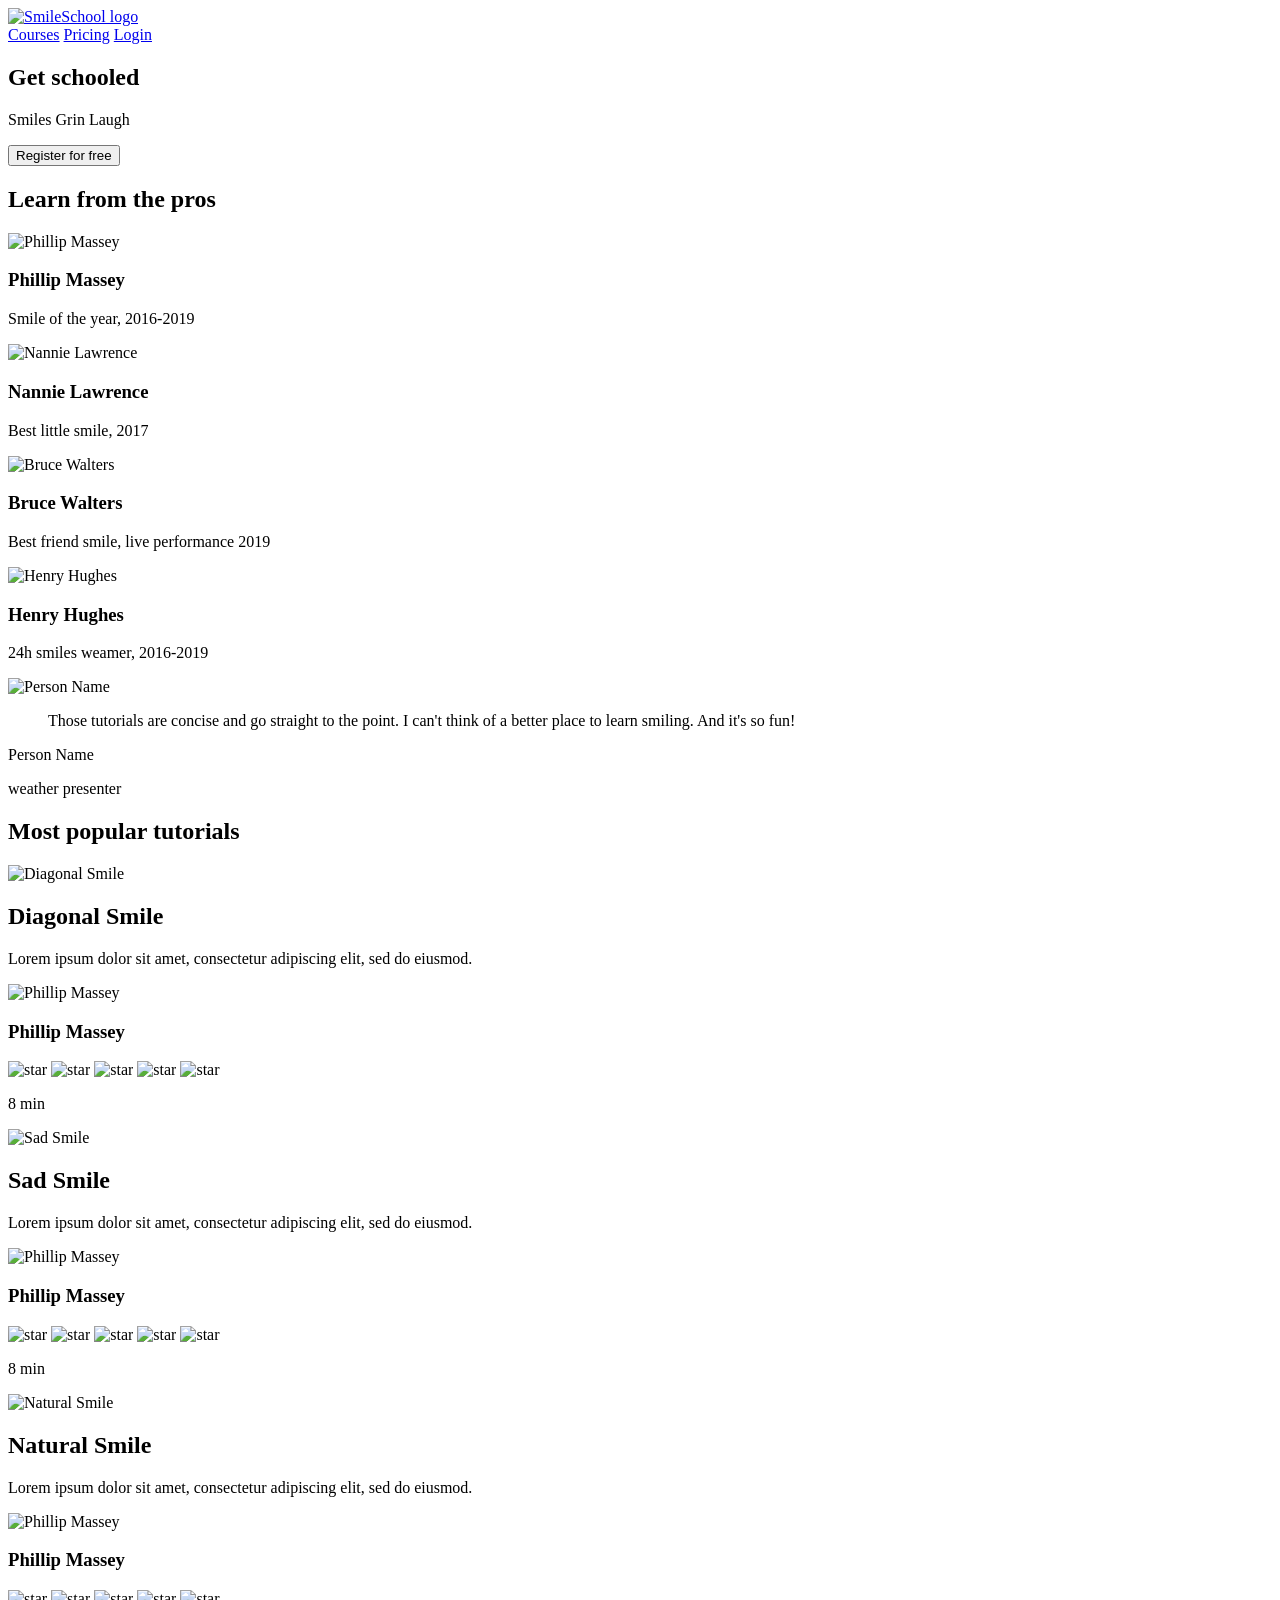
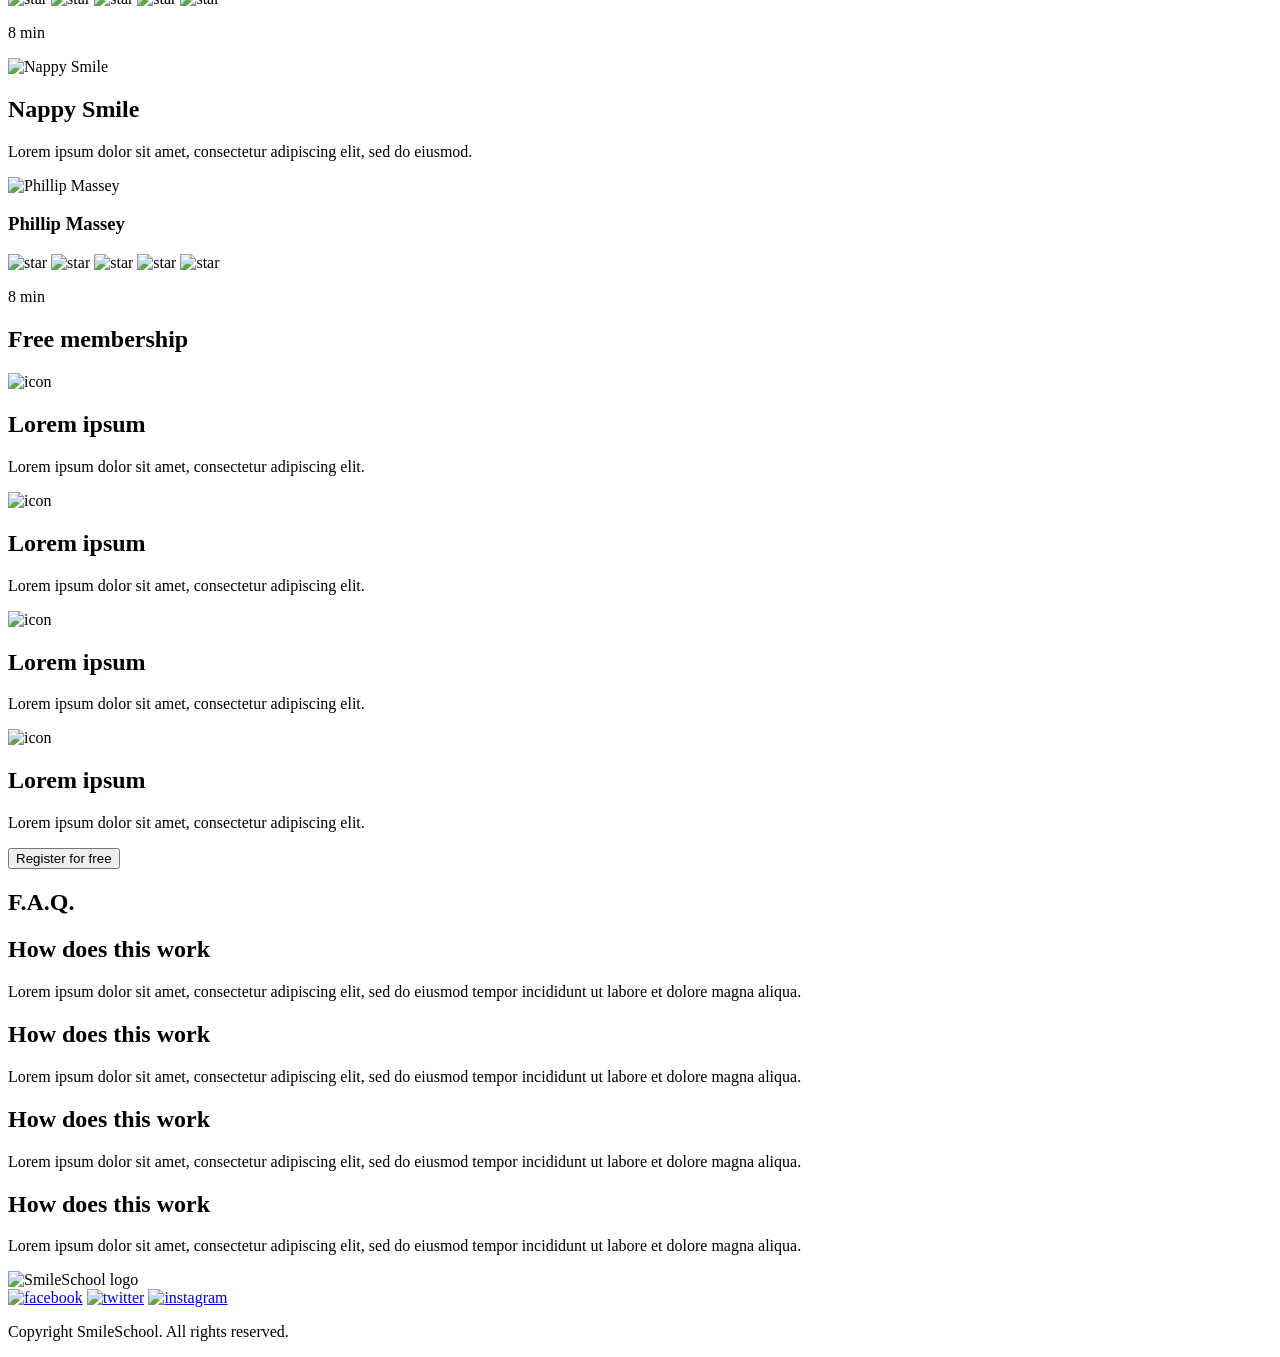
==== css_advanced/index.html @ 53722a6c "I added README and copy index.html for css_advanced Task 0" ====
<!DOCTYPE html>
<html lang="en">
<head>
	<meta charset="UTF-8">
	<meta name="viewport" content="width=device-width, initial-scale=1.0">
	<title>SmileSchool</title>
</head>
<body>
	<header>
		<div>
			<a href="./index.html">
				<img src="https://via.placeholder.com/150x40?text=SmileSchool" alt="SmileSchool logo">
			</a>
		</div>
		<div>
			<a href="#">Courses</a>
			<a href="#">Pricing</a>
			<a href="#">Login</a>
		</div>
		</header>
	<main>
		<section>
			<div>
				<h1>Get schooled</h1>
				<p>Smiles Grin Laugh</p>
				<button>Register for free</button>
			</div>
			<div>
				<h2>Learn from the pros</h2>
				<div>
					<div>
						<img src="https://via.placeholder.com/80" alt="Phillip Massey">
						<h3>Phillip Massey</h3>
						<p>Smile of the year, 2016-2019</p>
					</div>
					<div>
						<img src="https://via.placeholder.com/80" alt="Nannie Lawrence">
						<h3>Nannie Lawrence</h3>
						<p>Best little smile, 2017</p>
					</div>
					<div>
						<img src="https://via.placeholder.com/80" alt="Bruce Walters">
						<h3>Bruce Walters</h3>
						<p>Best friend smile, live performance 2019</p>
					</div>
					<div>
						<img src="https://via.placeholder.com/80" alt="Henry Hughes">
						<h3>Henry Hughes</h3>
						<p>24h smiles weamer, 2016-2019</p>
					</div>
				</div>
			</div>
		</section>
		<section>
			<div>
				<img src="https://via.placeholder.com/80" alt="Person Name">
				<div>
					<blockquote>Those tutorials are concise and go straight to the point. I can't think of a better place to learn smiling. And it's so fun!</blockquote>
					<p>Person Name</p>
					<p>weather presenter</p>
				</div>
			</div>
		</section>
		<section>
			<h1>Most popular tutorials</h1>
			<div>
				<div>
					<img src="https://via.placeholder.com/300x200" alt="Diagonal Smile">
					<h2>Diagonal Smile</h2>
					<p>Lorem ipsum dolor sit amet, consectetur adipiscing elit, sed do eiusmod.</p>
					<div>
						<img src="https://via.placeholder.com/40" alt="Phillip Massey">
						<h3>Phillip Massey</h3>
					</div>
					<div>
						<div>
							<img src="https://via.placeholder.com/20" alt="star">
							<img src="https://via.placeholder.com/20" alt="star">
							<img src="https://via.placeholder.com/20" alt="star">
							<img src="https://via.placeholder.com/20" alt="star">
							<img src="https://via.placeholder.com/20" alt="star">
						</div>
						<p>8 min</p>
					</div>
				</div>
				<div>
					<img src="https://via.placeholder.com/300x200" alt="Sad Smile">
					<h2>Sad Smile</h2>
					<p>Lorem ipsum dolor sit amet, consectetur adipiscing elit, sed do eiusmod.</p>
					<div>
						<img src="https://via.placeholder.com/40" alt="Phillip Massey">
						<h3>Phillip Massey</h3>
					</div>
					<div>
						<div>
							<img src="https://via.placeholder.com/20" alt="star">
							<img src="https://via.placeholder.com/20" alt="star">
							<img src="https://via.placeholder.com/20" alt="star">
							<img src="https://via.placeholder.com/20" alt="star">
							<img src="https://via.placeholder.com/20" alt="star">
						</div>
						<p>8 min</p>
					</div>
				</div>
				<div>
					<img src="https://via.placeholder.com/300x200" alt="Natural Smile">
					<h2>Natural Smile</h2>
					<p>Lorem ipsum dolor sit amet, consectetur adipiscing elit, sed do eiusmod.</p>
					<div>
						<img src="https://via.placeholder.com/40" alt="Phillip Massey">
						<h3>Phillip Massey</h3>
					</div>
					<div>
						<div>
							<img src="https://via.placeholder.com/20" alt="star">
							<img src="https://via.placeholder.com/20" alt="star">
							<img src="https://via.placeholder.com/20" alt="star">
							<img src="https://via.placeholder.com/20" alt="star">
							<img src="https://via.placeholder.com/20" alt="star">
						</div>
						<p>8 min</p>
					</div>
				</div>
				<div>
					<img src="https://via.placeholder.com/300x200" alt="Nappy Smile">
					<h2>Nappy Smile</h2>
					<p>Lorem ipsum dolor sit amet, consectetur adipiscing elit, sed do eiusmod.</p>
					<div>
						<img src="https://via.placeholder.com/40" alt="Phillip Massey">
						<h3>Phillip Massey</h3>
					</div>
					<div>
						<div>
							<img src="https://via.placeholder.com/20" alt="star">
							<img src="https://via.placeholder.com/20" alt="star">
							<img src="https://via.placeholder.com/20" alt="star">
							<img src="https://via.placeholder.com/20" alt="star">
							<img src="https://via.placeholder.com/20" alt="star">
						</div>
						<p>8 min</p>
					</div>
				</div>
			</div>
		</section>
		<section>
			<h1>Free membership</h1>
			<div>
				<div>
					<img src="https://via.placeholder.com/40" alt="icon">
					<h2>Lorem ipsum</h2>
					<p>Lorem ipsum dolor sit amet, consectetur adipiscing elit.</p>
				</div>
				<div>
					<img src="https://via.placeholder.com/40" alt="icon">
					<h2>Lorem ipsum</h2>
					<p>Lorem ipsum dolor sit amet, consectetur adipiscing elit.</p>
				</div>
				<div>
					<img src="https://via.placeholder.com/40" alt="icon">
					<h2>Lorem ipsum</h2>
					<p>Lorem ipsum dolor sit amet, consectetur adipiscing elit.</p>
				</div>
				<div>
					<img src="https://via.placeholder.com/40" alt="icon">
					<h2>Lorem ipsum</h2>
					<p>Lorem ipsum dolor sit amet, consectetur adipiscing elit.</p>
				</div>
			</div>
			<button>Register for free</button>
		</section>
		<section>
			<h1>F.A.Q.</h1>
			<div>
				<div>
					<div>
						<h2>How does this work</h2>
						<p>Lorem ipsum dolor sit amet, consectetur adipiscing elit, sed do eiusmod tempor incididunt ut labore et dolore magna aliqua.</p>
					</div>
					<div>
						<h2>How does this work</h2>
						<p>Lorem ipsum dolor sit amet, consectetur adipiscing elit, sed do eiusmod tempor incididunt ut labore et dolore magna aliqua.</p>
					</div>
				</div>
				<div>
					<div>
						<h2>How does this work</h2>
						<p>Lorem ipsum dolor sit amet, consectetur adipiscing elit, sed do eiusmod tempor incididunt ut labore et dolore magna aliqua.</p>
					</div>
					<div>
						<h2>How does this work</h2>
						<p>Lorem ipsum dolor sit amet, consectetur adipiscing elit, sed do eiusmod tempor incididunt ut labore et dolore magna aliqua.</p>
					</div>
				</div>
			</div>
		</section>
	</main>
	<footer>
		<div>
			<div>
				<img src="https://via.placeholder.com/120x30?text=SmileSchool" alt="SmileSchool logo">
				<div>
					<a href="#"><img src="https://via.placeholder.com/24" alt="facebook"></a>
					<a href="#"><img src="https://via.placeholder.com/24" alt="twitter"></a>
					<a href="#"><img src="https://via.placeholder.com/24" alt="instagram"></a>
				</div>
			</div>
		</div>
		<p>Copyright SmileSchool. All rights reserved.</p>
	</footer>
</body>
</html>
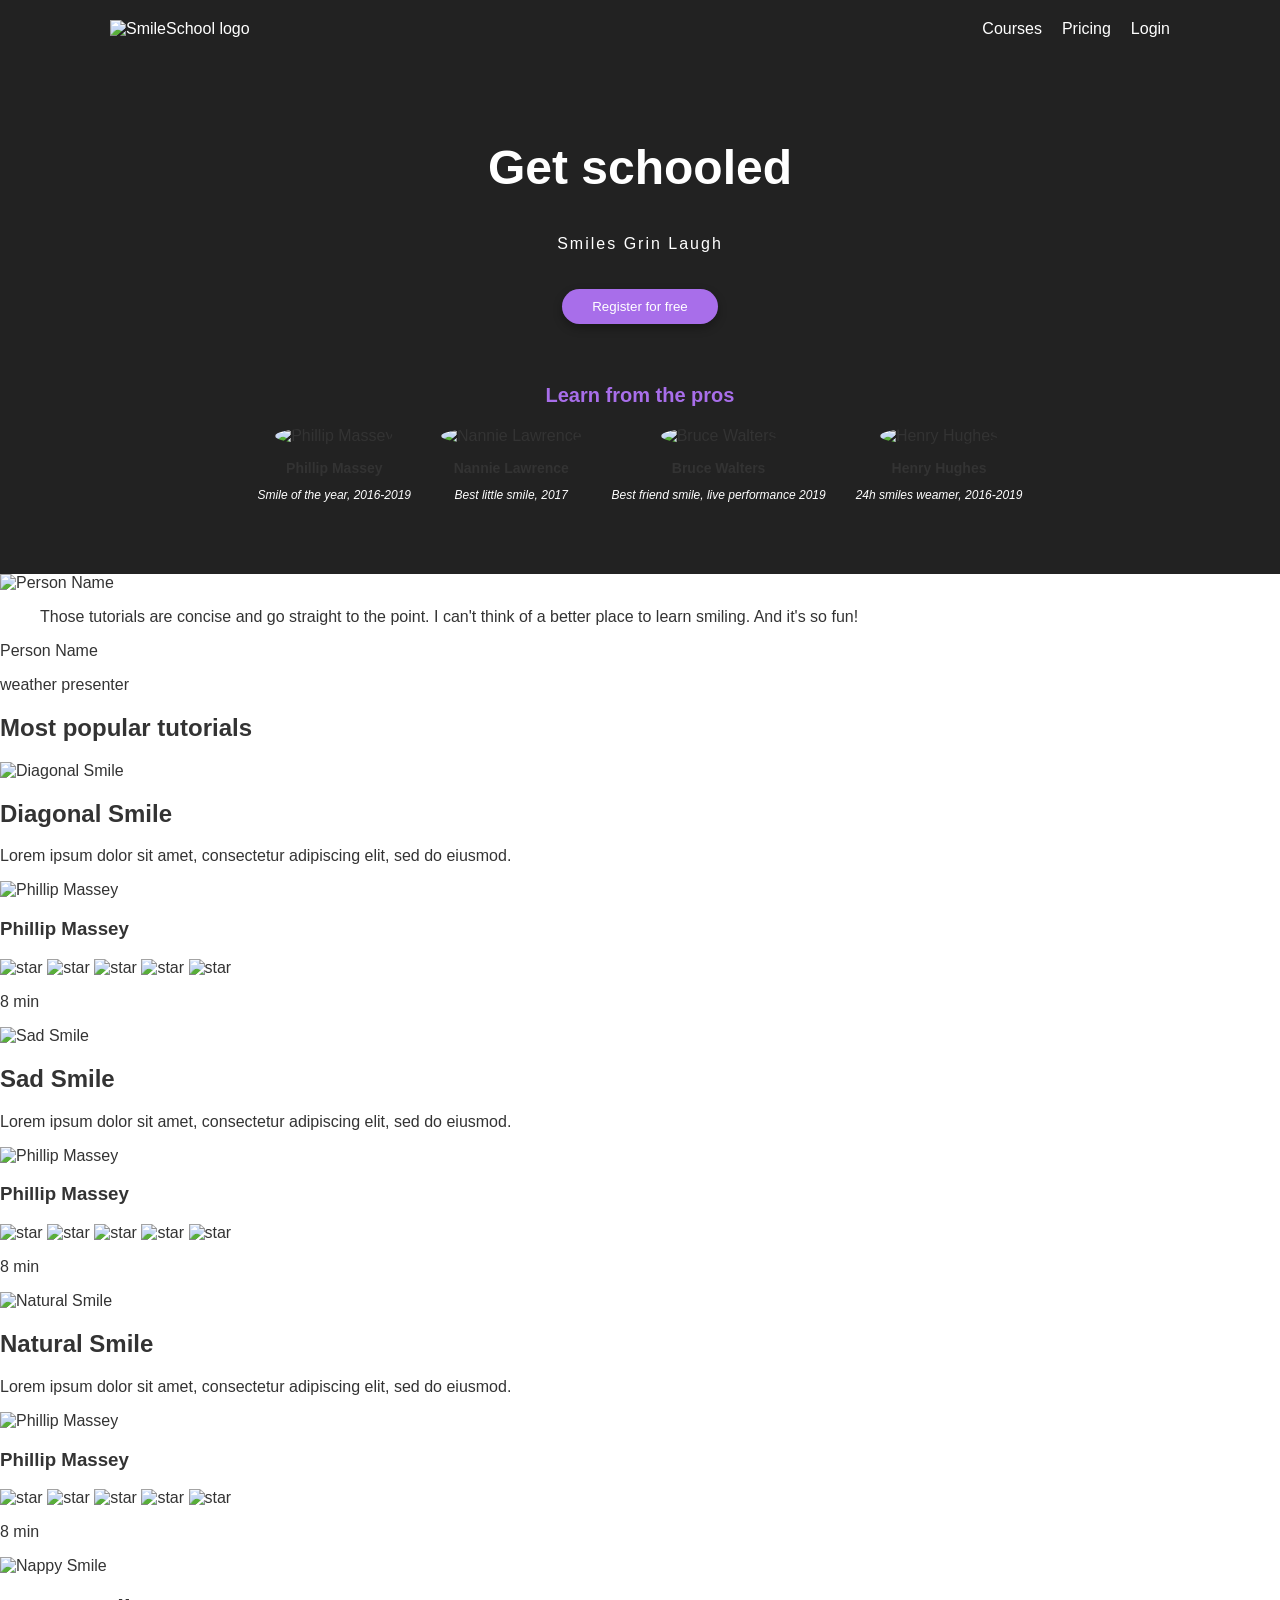
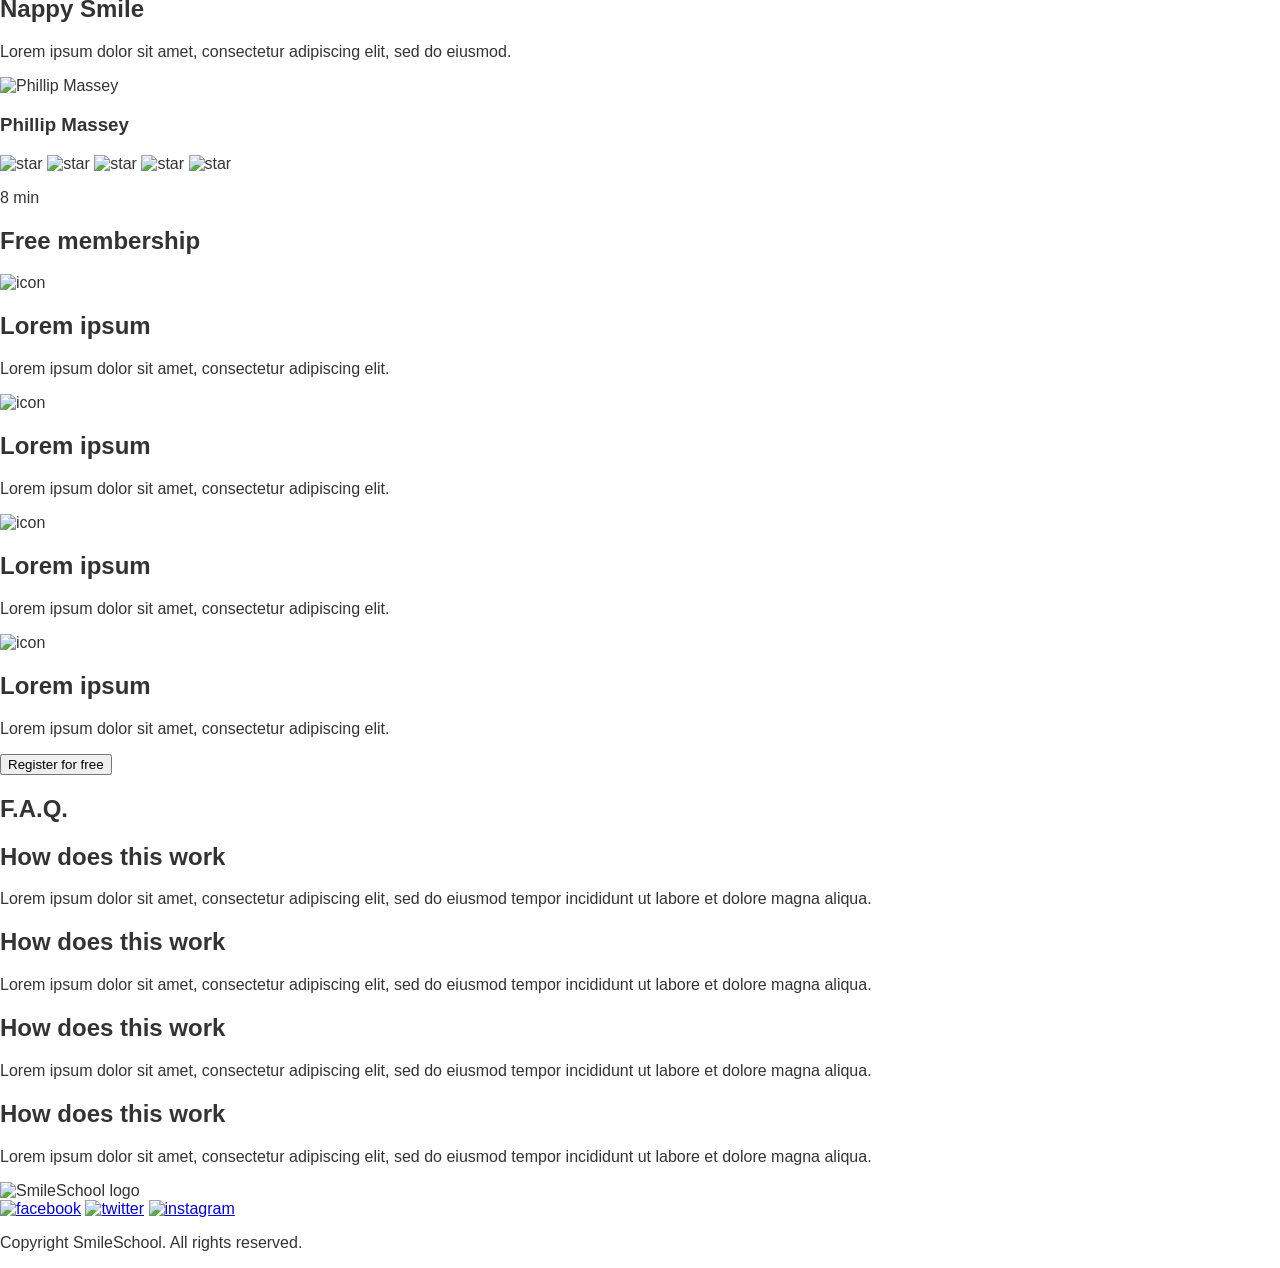
==== commit 3e4aa8f6: "I just styled header and banner for css_advanced Task 2" ====
--- a/css_advanced/index.html
+++ b/css_advanced/index.html
@@ -4,12 +4,13 @@
 	<meta charset="UTF-8">
 	<meta name="viewport" content="width=device-width, initial-scale=1.0">
 	<title>SmileSchool</title>
+	<link rel="stylesheet" href="styles.css">
 </head>
 <body>
 	<header>
 		<div>
 			<a href="./index.html">
-				<img src="https://via.placeholder.com/150x40?text=SmileSchool" alt="SmileSchool logo">
+				<img src="https://placehold.co/150x40?text=SmileSchool" alt="SmileSchool logo">
 			</a>
 		</div>
 		<div>
@@ -29,22 +30,22 @@
 				<h2>Learn from the pros</h2>
 				<div>
 					<div>
-						<img src="https://via.placeholder.com/80" alt="Phillip Massey">
+						<img src="https://placehold.co/80" alt="Phillip Massey">
 						<h3>Phillip Massey</h3>
 						<p>Smile of the year, 2016-2019</p>
 					</div>
 					<div>
-						<img src="https://via.placeholder.com/80" alt="Nannie Lawrence">
+						<img src="https://placehold.co/80" alt="Nannie Lawrence">
 						<h3>Nannie Lawrence</h3>
 						<p>Best little smile, 2017</p>
 					</div>
 					<div>
-						<img src="https://via.placeholder.com/80" alt="Bruce Walters">
+						<img src="https://placehold.co/80" alt="Bruce Walters">
 						<h3>Bruce Walters</h3>
 						<p>Best friend smile, live performance 2019</p>
 					</div>
 					<div>
-						<img src="https://via.placeholder.com/80" alt="Henry Hughes">
+						<img src="https://placehold.co/80" alt="Henry Hughes">
 						<h3>Henry Hughes</h3>
 						<p>24h smiles weamer, 2016-2019</p>
 					</div>
@@ -53,7 +54,7 @@
 		</section>
 		<section>
 			<div>
-				<img src="https://via.placeholder.com/80" alt="Person Name">
+				<img src="https://placehold.co/80" alt="Person Name">
 				<div>
 					<blockquote>Those tutorials are concise and go straight to the point. I can't think of a better place to learn smiling. And it's so fun!</blockquote>
 					<p>Person Name</p>
@@ -65,77 +66,77 @@
 			<h1>Most popular tutorials</h1>
 			<div>
 				<div>
-					<img src="https://via.placeholder.com/300x200" alt="Diagonal Smile">
+					<img src="https://placehold.co/300x200" alt="Diagonal Smile">
 					<h2>Diagonal Smile</h2>
 					<p>Lorem ipsum dolor sit amet, consectetur adipiscing elit, sed do eiusmod.</p>
 					<div>
-						<img src="https://via.placeholder.com/40" alt="Phillip Massey">
-						<h3>Phillip Massey</h3>
-					</div>
-					<div>
-						<div>
-							<img src="https://via.placeholder.com/20" alt="star">
-							<img src="https://via.placeholder.com/20" alt="star">
-							<img src="https://via.placeholder.com/20" alt="star">
-							<img src="https://via.placeholder.com/20" alt="star">
-							<img src="https://via.placeholder.com/20" alt="star">
-						</div>
-						<p>8 min</p>
-					</div>
-				</div>
-				<div>
-					<img src="https://via.placeholder.com/300x200" alt="Sad Smile">
+						<img src="https://placehold.co/40" alt="Phillip Massey">
+						<h3>Phillip Massey</h3>
+					</div>
+					<div>
+						<div>
+							<img src="https://placehold.co/20" alt="star">
+							<img src="https://placehold.co/20" alt="star">
+							<img src="https://placehold.co/20" alt="star">
+							<img src="https://placehold.co/20" alt="star">
+							<img src="https://placehold.co/20" alt="star">
+						</div>
+						<p>8 min</p>
+					</div>
+				</div>
+				<div>
+					<img src="https://placehold.co/300x200" alt="Sad Smile">
 					<h2>Sad Smile</h2>
 					<p>Lorem ipsum dolor sit amet, consectetur adipiscing elit, sed do eiusmod.</p>
 					<div>
-						<img src="https://via.placeholder.com/40" alt="Phillip Massey">
-						<h3>Phillip Massey</h3>
-					</div>
-					<div>
-						<div>
-							<img src="https://via.placeholder.com/20" alt="star">
-							<img src="https://via.placeholder.com/20" alt="star">
-							<img src="https://via.placeholder.com/20" alt="star">
-							<img src="https://via.placeholder.com/20" alt="star">
-							<img src="https://via.placeholder.com/20" alt="star">
-						</div>
-						<p>8 min</p>
-					</div>
-				</div>
-				<div>
-					<img src="https://via.placeholder.com/300x200" alt="Natural Smile">
+						<img src="https://placehold.co/40" alt="Phillip Massey">
+						<h3>Phillip Massey</h3>
+					</div>
+					<div>
+						<div>
+							<img src="https://placehold.co/20" alt="star">
+							<img src="https://placehold.co/20" alt="star">
+							<img src="https://placehold.co/20" alt="star">
+							<img src="https://placehold.co/20" alt="star">
+							<img src="https://placehold.co/20" alt="star">
+						</div>
+						<p>8 min</p>
+					</div>
+				</div>
+				<div>
+					<img src="https://placehold.co/300x200" alt="Natural Smile">
 					<h2>Natural Smile</h2>
 					<p>Lorem ipsum dolor sit amet, consectetur adipiscing elit, sed do eiusmod.</p>
 					<div>
-						<img src="https://via.placeholder.com/40" alt="Phillip Massey">
-						<h3>Phillip Massey</h3>
-					</div>
-					<div>
-						<div>
-							<img src="https://via.placeholder.com/20" alt="star">
-							<img src="https://via.placeholder.com/20" alt="star">
-							<img src="https://via.placeholder.com/20" alt="star">
-							<img src="https://via.placeholder.com/20" alt="star">
-							<img src="https://via.placeholder.com/20" alt="star">
-						</div>
-						<p>8 min</p>
-					</div>
-				</div>
-				<div>
-					<img src="https://via.placeholder.com/300x200" alt="Nappy Smile">
+						<img src="https://placehold.co/40" alt="Phillip Massey">
+						<h3>Phillip Massey</h3>
+					</div>
+					<div>
+						<div>
+							<img src="https://placehold.co/20" alt="star">
+							<img src="https://placehold.co/20" alt="star">
+							<img src="https://placehold.co/20" alt="star">
+							<img src="https://placehold.co/20" alt="star">
+							<img src="https://placehold.co/20" alt="star">
+						</div>
+						<p>8 min</p>
+					</div>
+				</div>
+				<div>
+					<img src="https://placehold.co/300x200" alt="Nappy Smile">
 					<h2>Nappy Smile</h2>
 					<p>Lorem ipsum dolor sit amet, consectetur adipiscing elit, sed do eiusmod.</p>
 					<div>
-						<img src="https://via.placeholder.com/40" alt="Phillip Massey">
-						<h3>Phillip Massey</h3>
-					</div>
-					<div>
-						<div>
-							<img src="https://via.placeholder.com/20" alt="star">
-							<img src="https://via.placeholder.com/20" alt="star">
-							<img src="https://via.placeholder.com/20" alt="star">
-							<img src="https://via.placeholder.com/20" alt="star">
-							<img src="https://via.placeholder.com/20" alt="star">
+						<img src="https://placehold.co/40" alt="Phillip Massey">
+						<h3>Phillip Massey</h3>
+					</div>
+					<div>
+						<div>
+							<img src="https://placehold.co/20" alt="star">
+							<img src="https://placehold.co/20" alt="star">
+							<img src="https://placehold.co/20" alt="star">
+							<img src="https://placehold.co/20" alt="star">
+							<img src="https://placehold.co/20" alt="star">
 						</div>
 						<p>8 min</p>
 					</div>
@@ -146,22 +147,22 @@
 			<h1>Free membership</h1>
 			<div>
 				<div>
-					<img src="https://via.placeholder.com/40" alt="icon">
-					<h2>Lorem ipsum</h2>
-					<p>Lorem ipsum dolor sit amet, consectetur adipiscing elit.</p>
-				</div>
-				<div>
-					<img src="https://via.placeholder.com/40" alt="icon">
-					<h2>Lorem ipsum</h2>
-					<p>Lorem ipsum dolor sit amet, consectetur adipiscing elit.</p>
-				</div>
-				<div>
-					<img src="https://via.placeholder.com/40" alt="icon">
-					<h2>Lorem ipsum</h2>
-					<p>Lorem ipsum dolor sit amet, consectetur adipiscing elit.</p>
-				</div>
-				<div>
-					<img src="https://via.placeholder.com/40" alt="icon">
+					<img src="https://placehold.co/40" alt="icon">
+					<h2>Lorem ipsum</h2>
+					<p>Lorem ipsum dolor sit amet, consectetur adipiscing elit.</p>
+				</div>
+				<div>
+					<img src="https://placehold.co/40" alt="icon">
+					<h2>Lorem ipsum</h2>
+					<p>Lorem ipsum dolor sit amet, consectetur adipiscing elit.</p>
+				</div>
+				<div>
+					<img src="https://placehold.co/40" alt="icon">
+					<h2>Lorem ipsum</h2>
+					<p>Lorem ipsum dolor sit amet, consectetur adipiscing elit.</p>
+				</div>
+				<div>
+					<img src="https://placehold.co/40" alt="icon">
 					<h2>Lorem ipsum</h2>
 					<p>Lorem ipsum dolor sit amet, consectetur adipiscing elit.</p>
 				</div>
@@ -197,11 +198,11 @@
 	<footer>
 		<div>
 			<div>
-				<img src="https://via.placeholder.com/120x30?text=SmileSchool" alt="SmileSchool logo">
-				<div>
-					<a href="#"><img src="https://via.placeholder.com/24" alt="facebook"></a>
-					<a href="#"><img src="https://via.placeholder.com/24" alt="twitter"></a>
-					<a href="#"><img src="https://via.placeholder.com/24" alt="instagram"></a>
+				<img src="https://placehold.co/120x30?text=SmileSchool" alt="SmileSchool logo">
+				<div>
+					<a href="#"><img src="https://placehold.co/24" alt="facebook"></a>
+					<a href="#"><img src="https://placehold.co/24" alt="twitter"></a>
+					<a href="#"><img src="https://placehold.co/24" alt="instagram"></a>
 				</div>
 			</div>
 		</div>
--- a/css_advanced/styles.css
+++ b/css_advanced/styles.css
@@ -0,0 +1,106 @@
+* {
+	box-sizing: border-box;
+}
+
+body {
+	margin: 0;
+	font-family: 'Source Sans Pro', sans-serif;
+	color: #333;
+}
+
+header {
+	position: absolute;
+	top: 0;
+	left: 0;
+	right: 0;
+	z-index: 10;
+	max-width: 1100px;
+	margin: 0 auto;
+	display: flex;
+	justify-content: space-between;
+	align-items: center;
+	padding: 20px;
+}
+
+header div:first-child img {
+	height: 30px;
+}
+
+header div:last-child {
+	display: flex;
+	gap: 20px;
+}
+
+header a {
+	color: #fff;
+	text-decoration: none;
+}
+
+main > section:first-of-type {
+	position: relative;
+	background-color: #222;
+	background-image: url('https://placehold.co/1400x800/222222');
+	background-size: cover;
+	background-position: center;
+	padding: 100px 20px 60px;
+	text-align: center;
+}
+
+main > section:first-of-type h1 {
+	color: #fff;
+	font-size: 48px;
+	margin-top: 40px;
+}
+
+main > section:first-of-type > div:first-child p {
+	color: #fff;
+	font-size: 16px;
+	letter-spacing: 2px;
+}
+
+main > section:first-of-type button {
+	background-color: #a86eea;
+	color: #fff;
+	border: none;
+	border-radius: 20px;
+	padding: 10px 30px;
+	box-shadow: 0 4px 10px rgba(0,0,0,0.3);
+	margin: 20px 0;
+}
+
+main > section:first-of-type h2 {
+	color: #a86eea;
+	font-size: 20px;
+	margin: 40px 0 20px;
+}
+
+main > section:first-of-type > div:nth-child(2) > div {
+	max-width: 900px;
+	margin: 0 auto;
+	display: flex;
+	justify-content: center;
+	gap: 30px;
+}
+
+main > section:first-of-type > div:nth-child(2) > div > div {
+	text-align: center;
+}
+
+main > section:first-of-type img {
+	border-radius: 50%;
+	width: 60px;
+	height: 60px;
+	margin-bottom: 10px;
+}
+
+main > section:first-of-type h3 {
+	font-weight: bold;
+	font-size: 14px;
+	margin: 5px 0;
+}
+
+main > section:first-of-type > div:nth-child(2) p {
+	font-style: italic;
+	font-size: 12px;
+	color: #fff;
+}
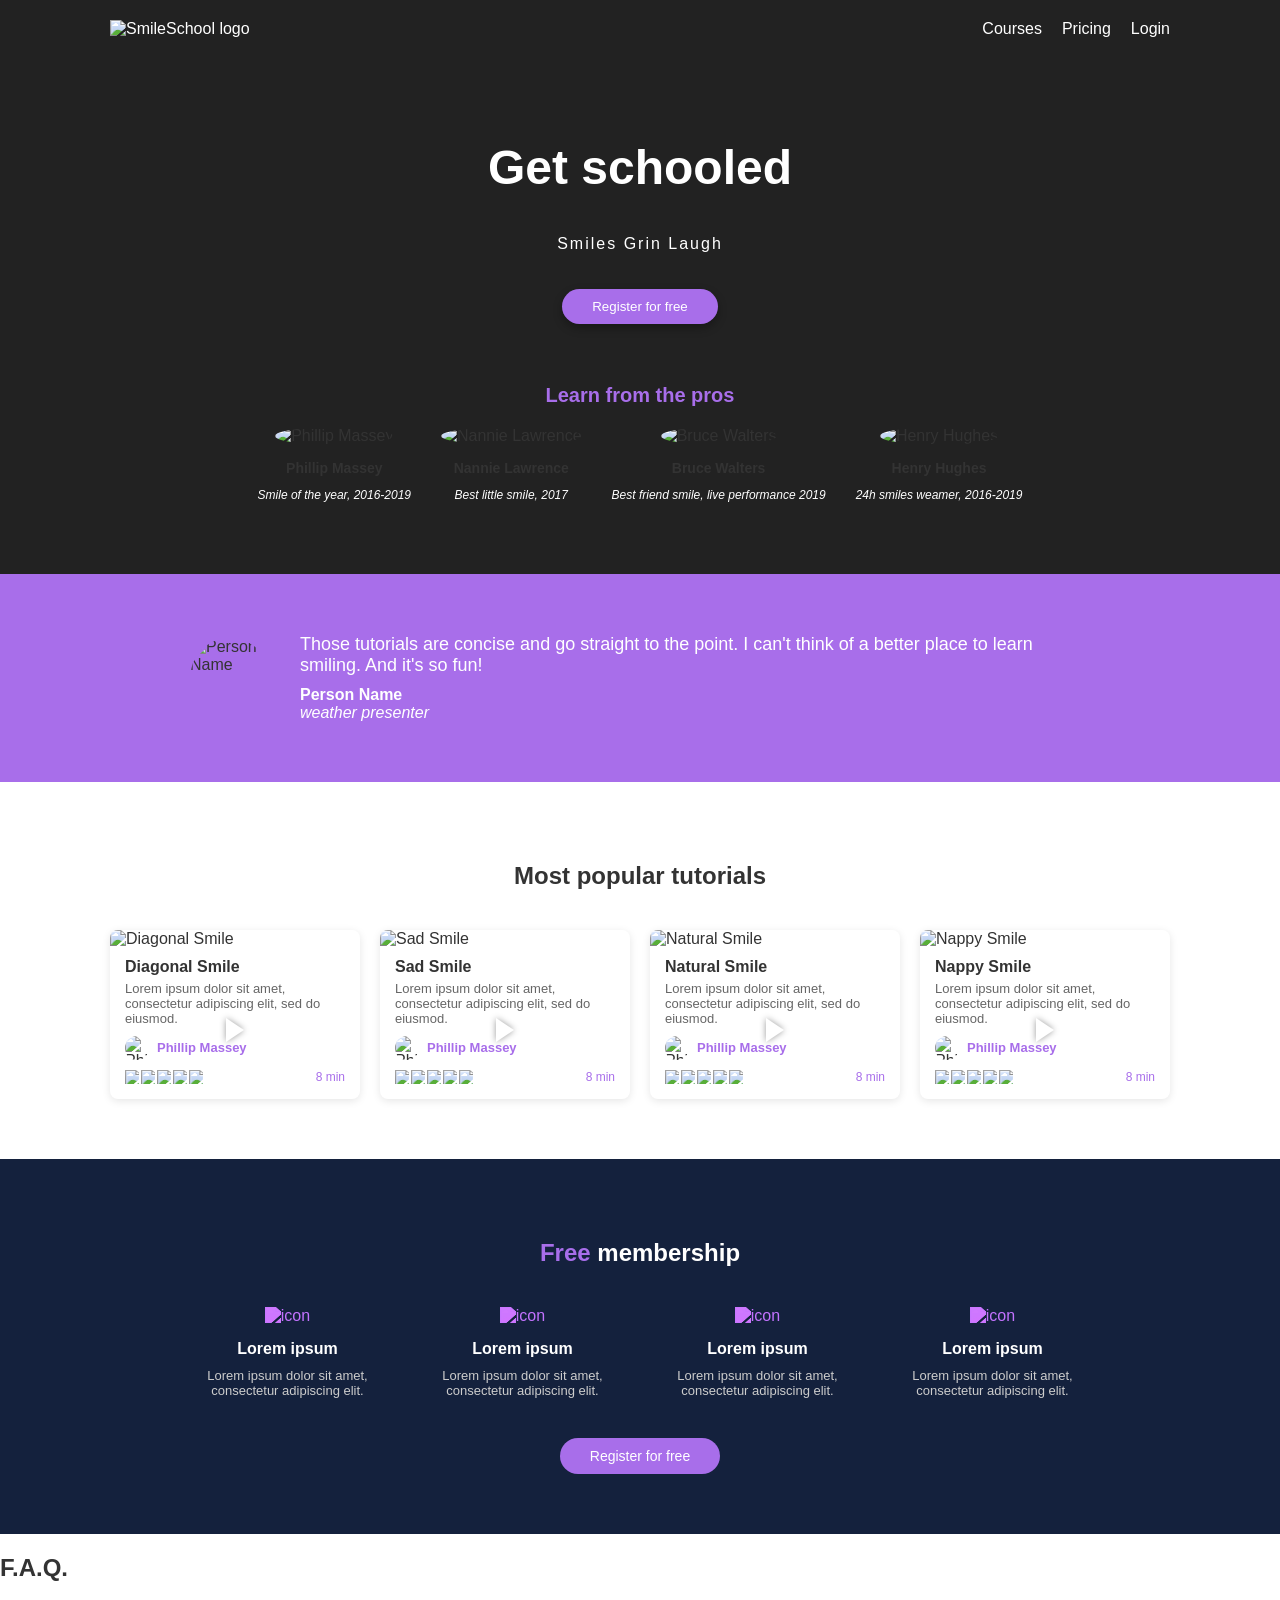
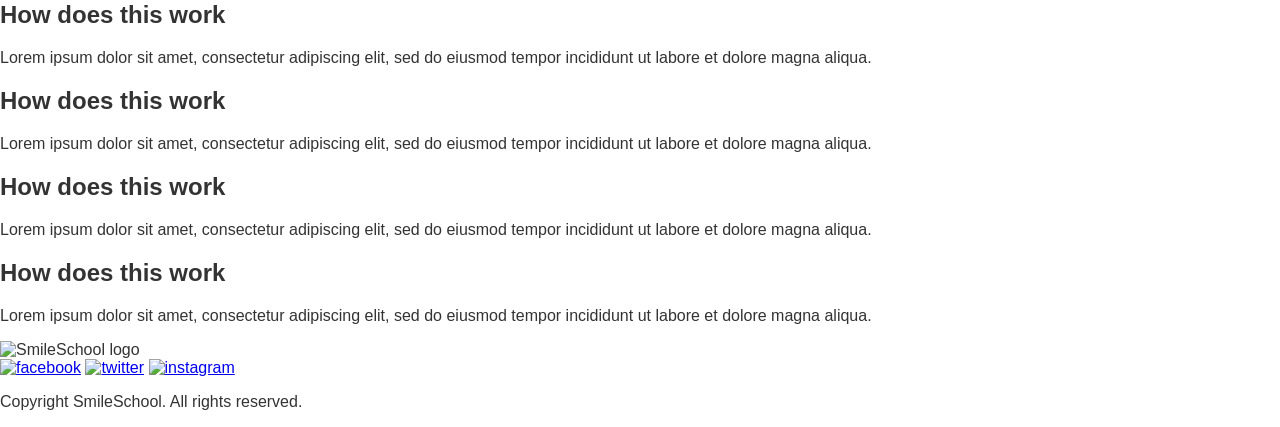
==== commit 81d41ef2: "I just styled membership section for css_advanced Task 5" ====
--- a/css_advanced/index.html
+++ b/css_advanced/index.html
@@ -144,7 +144,7 @@
 			</div>
 		</section>
 		<section>
-			<h1>Free membership</h1>
+			<h1><span>Free</span> membership</h1>
 			<div>
 				<div>
 					<img src="https://placehold.co/40" alt="icon">
--- a/css_advanced/styles.css
+++ b/css_advanced/styles.css
@@ -104,3 +104,203 @@
 	font-size: 12px;
 	color: #fff;
 }
+
+/* Quote */
+main > section:nth-of-type(2) {
+	background-color: #a86eea;
+	padding: 60px 20px;
+}
+
+main > section:nth-of-type(2) > div {
+	max-width: 900px;
+	margin: 0 auto;
+	display: flex;
+	align-items: center;
+	gap: 30px;
+}
+
+main > section:nth-of-type(2) img {
+	border-radius: 50%;
+	width: 80px;
+	height: 80px;
+	flex-shrink: 0;
+}
+
+main > section:nth-of-type(2) blockquote {
+	color: #fff;
+	font-size: 18px;
+	margin: 0 0 10px;
+}
+
+main > section:nth-of-type(2) p:first-of-type {
+	color: #fff;
+	font-weight: bold;
+	margin: 0;
+}
+
+main > section:nth-of-type(2) p:last-of-type {
+	color: #fff;
+	font-style: italic;
+	margin: 0;
+}
+
+/* Videos list */
+main > section:nth-of-type(3) {
+	background-color: #fff;
+	padding: 60px 20px;
+	text-align: center;
+}
+
+main > section:nth-of-type(3) h1 {
+	font-size: 24px;
+	margin-bottom: 40px;
+}
+
+main > section:nth-of-type(3) > div {
+	max-width: 1100px;
+	margin: 0 auto;
+	display: flex;
+	justify-content: center;
+	gap: 20px;
+	flex-wrap: wrap;
+}
+
+main > section:nth-of-type(3) > div > div {
+	width: 250px;
+	text-align: left;
+	border-radius: 8px;
+	overflow: hidden;
+	box-shadow: 0 2px 8px rgba(0,0,0,0.1);
+}
+
+main > section:nth-of-type(3) > div > div > img:first-child {
+	width: 100%;
+	display: block;
+}
+
+main > section:nth-of-type(3) h2 {
+	font-size: 16px;
+	margin: 10px 15px 5px;
+}
+
+main > section:nth-of-type(3) > div > div > p {
+	font-size: 13px;
+	margin: 0 15px 10px;
+	color: #666;
+}
+
+main > section:nth-of-type(3) > div > div > div:first-of-type {
+	display: flex;
+	align-items: center;
+	gap: 8px;
+	margin: 0 15px 10px;
+}
+
+main > section:nth-of-type(3) > div > div > div:first-of-type img {
+	border-radius: 50%;
+	width: 24px;
+	height: 24px;
+}
+
+main > section:nth-of-type(3) > div > div > div:first-of-type h3 {
+	color: #a86eea;
+	font-size: 13px;
+	margin: 0;
+}
+
+main > section:nth-of-type(3) > div > div > div:last-of-type {
+	display: flex;
+	justify-content: space-between;
+	align-items: center;
+	margin: 0 15px 15px;
+}
+
+main > section:nth-of-type(3) > div > div > div:last-of-type > div {
+	display: flex;
+	gap: 2px;
+}
+
+main > section:nth-of-type(3) > div > div > div:last-of-type img {
+	width: 14px;
+	height: 14px;
+}
+
+main > section:nth-of-type(3) > div > div > div:last-of-type p {
+	color: #a86eea;
+	font-size: 12px;
+	margin: 0;
+}
+
+main > section:nth-of-type(3) > div > div {
+	position: relative;
+}
+
+main > section:nth-of-type(3) > div > div::after {
+	content: "";
+	position: absolute;
+	top: 100px;
+	left: 50%;
+	transform: translate(-50%, -50%);
+	width: 0;
+	height: 0;
+	border-left: 18px solid #fff;
+	border-top: 12px solid transparent;
+	border-bottom: 12px solid transparent;
+	filter: drop-shadow(0 0 3px rgba(0,0,0,0.4));
+	pointer-events: none;
+}
+
+/* Membership */
+main > section:nth-of-type(4) {
+	background-color: #14213d;
+	padding: 60px 20px;
+	text-align: center;
+}
+
+main > section:nth-of-type(4) h1 {
+	color: #fff;
+	font-size: 24px;
+	margin-bottom: 40px;
+}
+
+main > section:nth-of-type(4) > div:first-of-type {
+	max-width: 900px;
+	margin: 0 auto 40px;
+	display: flex;
+	justify-content: center;
+	gap: 40px;
+}
+
+main > section:nth-of-type(4) > div:first-of-type > div {
+	flex: 1;
+}
+
+main > section:nth-of-type(4) img {
+	filter: invert(48%) sepia(60%) saturate(1000%) hue-rotate(230deg);
+	margin-bottom: 15px;
+}
+
+main > section:nth-of-type(4) h2 {
+	color: #fff;
+	font-size: 16px;
+	margin: 0 0 10px;
+}
+
+main > section:nth-of-type(4) p {
+	color: #ccc;
+	font-size: 13px;
+	margin: 0;
+}
+
+main > section:nth-of-type(4) button {
+	background-color: #a86eea;
+	color: #fff;
+	border: none;
+	border-radius: 20px;
+	padding: 10px 30px;
+	font-size: 14px;
+}
+
+main > section:nth-of-type(4) h1 span {
+	color: #a86eea;
+}
